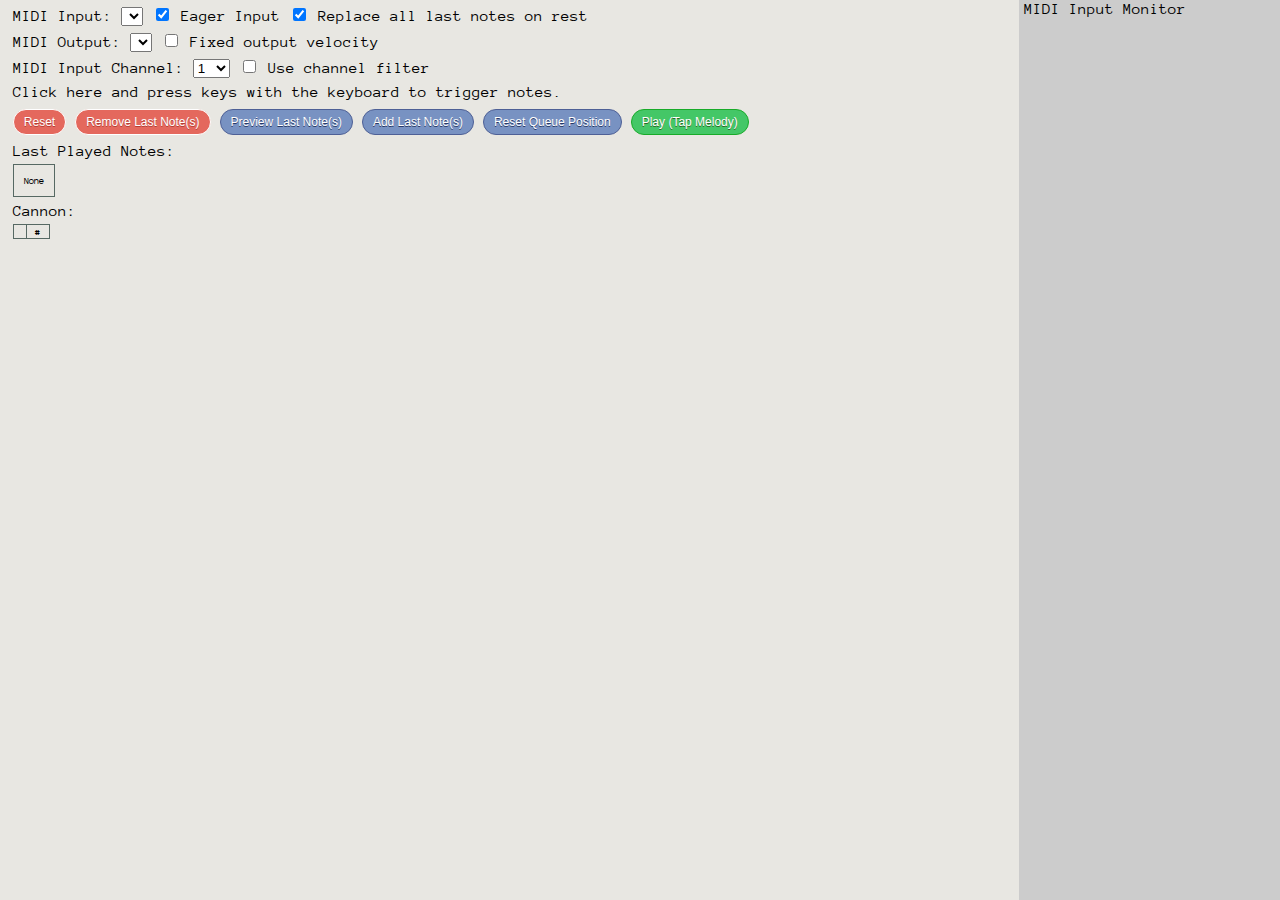
==== index.html @ 0adb9227 "#5 - Holding multiple notes works until the same note needs to be triggered again. Made trigger text" ====
<html>
<head>
<title>Note Cannon</title>
<link href="css/app.css" rel="stylesheet" />
<script src="js/jquery-2.1.4.min.js"></script>
<script src="js/underscore-min.js"></script>
<script src="js/keymaster.js"></script>
<script src="js/app.js"></script>
</head>
<body>

<div id="monitor">MIDI Input Monitor</div>

<div id="container">

<p>
	MIDI Input: <select id="selInputs"></select>
	<input type="checkbox" id="cbEagerInput" checked /> Eager Input
	<input type="checkbox" id="cbReplaceOnRest" checked /> Replace all last notes on rest
</p>
<p>
	MIDI Output: <select id="selOutputs"></select>
	<input type="checkbox" id="cbFixedVelocity" /> Fixed output velocity
</p>
<p>
	MIDI Input Channel: <select id="selInputChannel"></select>
	<!--  MIDI Output Channel: <select id="selOutputChannel"></select>  -->
	<input id="cbUseChannelFiltering" type="checkbox" /> Use channel filter
</p>
<p>
	<div id="triggerZone" tabindex="0">Click here and press keys with the keyboard to trigger notes.</div>
</p>

<div id="actions">
	<button id="btnClear" class="btn-red">Reset</button>
	<button id="btnUndo" class="btn-red">Remove Last Note(s)</button>
	<button id="btnPreview">Preview Last Note(s)</button>
	<button id="btnAddLast">Add Last Note(s)</button>
	<button id="btnReset">Reset Queue Position</button>
	<button id="btnPlay" class="btn-green">Play (Tap Melody)</button>
</div>

<p>Last Played Notes:</p>
<table id="lastQueue"><tr><td>None</td></tr></table>

<p>Cannon:</p>

<div id="box">
	<table id="queue">
		<thead>
			<th style="width: 10px" class="header"><!-- maybe put clear button here instead? --></th>
			<th style="width: 20px" class="header">#</th>
		</thead>
		<tbody>
		</tbody>
	</table>
</div>

</div>

</body>
</html>
---- css/app.css ----
@import url(https://fonts.googleapis.com/css?family=Anonymous+Pro);

html, body {
	height: 100%;
	margin: 0;
	padding: 0;
}

body {
	background: #E8E7E2;
	font-family: 'Anonymous Pro';
}

p {
    margin-top: 5px;
    margin-bottom: 5px;
}

#container {
	position: absolute;
	top: 0;
	left: 0;
	width: 78%;
	padding-left: 1%;
}

/* MIDI Monitor */
#monitor {
	position: absolute;
	top: 0;
	right: 0;
	width: 20%;
	height: 100%;
	background: #ccc;
	padding-left: 5px;
	overflow: scroll;
}

.note-off {
	color: red;
}

.note-on {
	color: green;
}

.btn-green {
	background-color:#44c767;
	border-color:#18ab29;
	color:#ffffff;
	text-shadow:0px 1px 0px #2f6627;
}
.btn-green:hover {
	background-color:#5cbf2a;
}

.btn-red {
	background-color:#e4685d;
	border-color:#ffffff;
	text-shadow:0px 1px 0px #b23e35;
}
.btn-red:hover {
	background-color:#b8544b;
}
.btn-red:active {
	position:relative;
	top:1px;
}

button:focus {
	outline:0;
}
button {
	background-color:#7892c2;
	-moz-border-radius:28px;
	-webkit-border-radius:28px;
	border-radius:28px;
	border:1px solid #4e6096;
	display:inline-block;
	cursor:pointer;
	color:#ffffff;
	font-family:Arial;
	font-size:12px;
	padding:5px 10px;
	text-decoration:none;
	text-shadow:0px 1px 0px #283966;
}
button:hover {
	background-color:#476e9e;
}
button:active {
	position:relative;
	top:1px;
}

#actions {
    line-height: 32px;
}

#txtTrigger {
	width: 100%;
}

/* Cannon */
#box {
	max-height: 400px;
	overflow: scroll;
}

table {
	font-size: 10px;
	border: 1px solid #566963;
	border-collapse: collapse;
}

tr, td, th {
	border: 1px solid #566963;
}

td {
	text-align: center;
}

tr.active {
	background: #566963;
	color: white;
}

#lastQueue {
	height: 30px;
}

#lastQueue td {
	padding: 10px;
}
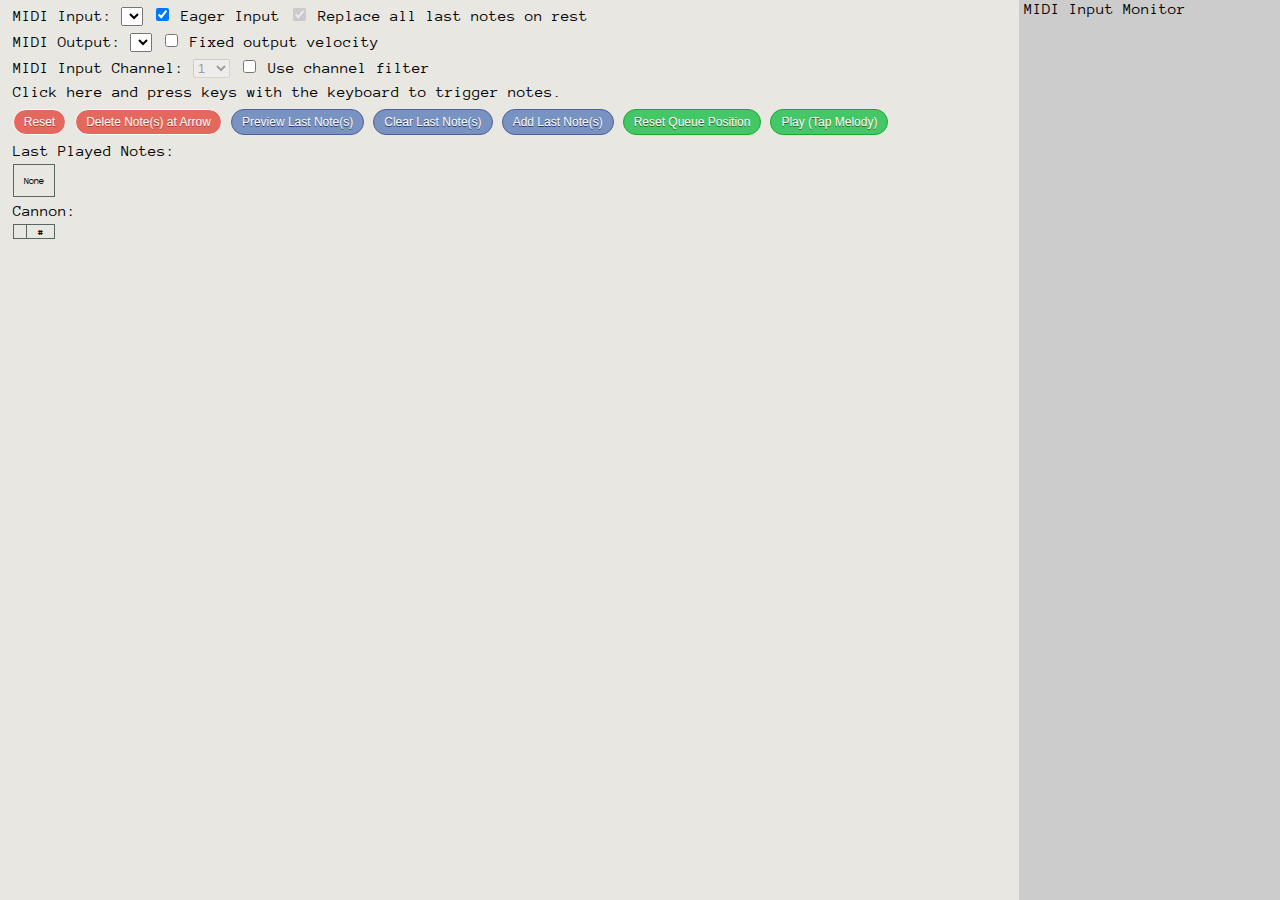
==== commit a53b1ce0: "#10 - UI cleanup in preparation for GH pages first release:" ====
--- a/index.html
+++ b/index.html
@@ -16,15 +16,15 @@
 <p>
 	MIDI Input: <select id="selInputs"></select>
 	<input type="checkbox" id="cbEagerInput" checked /> Eager Input
-	<input type="checkbox" id="cbReplaceOnRest" checked /> Replace all last notes on rest
+	<input type="checkbox" id="cbReplaceOnRest" checked disabled /> Replace all last notes on rest
 </p>
 <p>
 	MIDI Output: <select id="selOutputs"></select>
 	<input type="checkbox" id="cbFixedVelocity" /> Fixed output velocity
 </p>
 <p>
-	MIDI Input Channel: <select id="selInputChannel"></select>
-	<!--  MIDI Output Channel: <select id="selOutputChannel"></select>  -->
+	MIDI Input Channel: <select id="selInputChannel" disabled=""></select>
+	<!--  MIDI Output Channel: <select id="selOutputChannel" disabled></select>  -->
 	<input id="cbUseChannelFiltering" type="checkbox" /> Use channel filter
 </p>
 <p>
@@ -33,10 +33,11 @@
 
 <div id="actions">
 	<button id="btnClear" class="btn-red">Reset</button>
-	<button id="btnUndo" class="btn-red">Remove Last Note(s)</button>
+	<button id="btnUndo" class="btn-red">Delete Note(s) at Arrow</button>
 	<button id="btnPreview">Preview Last Note(s)</button>
+	<button id="btnClearLast">Clear Last Note(s)</button>
 	<button id="btnAddLast">Add Last Note(s)</button>
-	<button id="btnReset">Reset Queue Position</button>
+	<button id="btnReset" class="btn-green">Reset Queue Position</button>
 	<button id="btnPlay" class="btn-green">Play (Tap Melody)</button>
 </div>
 
@@ -49,7 +50,7 @@
 	<table id="queue">
 		<thead>
 			<th style="width: 10px" class="header"><!-- maybe put clear button here instead? --></th>
-			<th style="width: 20px" class="header">#</th>
+			<th style="width: 25px" class="header position" data-position="-1">#</th>
 		</thead>
 		<tbody>
 		</tbody>
--- a/css/app.css
+++ b/css/app.css
@@ -45,11 +45,12 @@
 	color: green;
 }
 
-.btn-green {
+.btn-green, #triggerZone:active, #triggerZone:focus {
 	background-color:#44c767;
 	border-color:#18ab29;
 	color:#ffffff;
 	text-shadow:0px 1px 0px #2f6627;
+	outline: 0;
 }
 .btn-green:hover {
 	background-color:#5cbf2a;
@@ -98,7 +99,7 @@
     line-height: 32px;
 }
 
-#txtTrigger {
+#triggerZone {
 	width: 100%;
 }
 
@@ -133,4 +134,8 @@
 
 #lastQueue td {
 	padding: 10px;
+}
+
+.remove-sequence, .position {
+	cursor: pointer;
 }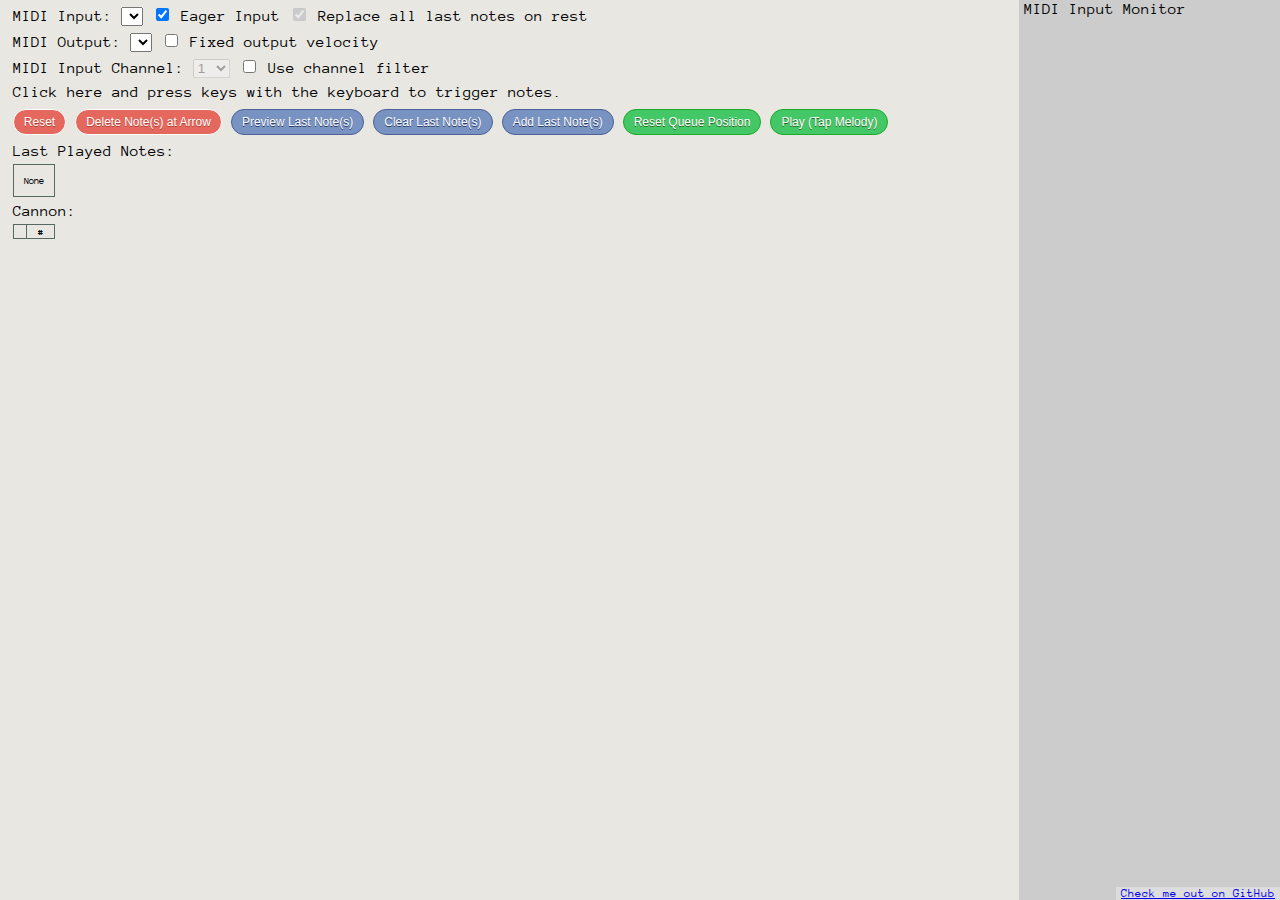
==== commit 3b11763f: "#10 - Added Apache license and boilerplate, reformatted HTML" ====
--- a/index.html
+++ b/index.html
@@ -1,11 +1,27 @@
+<!doctype html>
+<!--
+  Copyright 2015 Zach Hall
+  
+  Licensed under the Apache License, Version 2.0 (the "License");
+  you may not use this file except in compliance with the License.
+  You may obtain a copy of the License at
+  
+     http://www.apache.org/licenses/LICENSE-2.0
+  
+  Unless required by applicable law or agreed to in writing, software
+  distributed under the License is distributed on an "AS IS" BASIS,
+  WITHOUT WARRANTIES OR CONDITIONS OF ANY KIND, either express or implied.
+  See the License for the specific language governing permissions and
+  limitations under the License.
+-->
 <html>
 <head>
-<title>Note Cannon</title>
-<link href="css/app.css" rel="stylesheet" />
-<script src="js/jquery-2.1.4.min.js"></script>
-<script src="js/underscore-min.js"></script>
-<script src="js/keymaster.js"></script>
-<script src="js/app.js"></script>
+	<title>Note Cannon</title>
+	<link href="css/app.css" rel="stylesheet" />
+	<script src="js/jquery-2.1.4.min.js"></script>
+	<script src="js/underscore-min.js"></script>
+	<script src="js/keymaster.js"></script>
+	<script src="js/app.js"></script>
 </head>
 <body>
 
@@ -13,51 +29,53 @@
 
 <div id="container">
 
-<p>
-	MIDI Input: <select id="selInputs"></select>
-	<input type="checkbox" id="cbEagerInput" checked /> Eager Input
-	<input type="checkbox" id="cbReplaceOnRest" checked disabled /> Replace all last notes on rest
-</p>
-<p>
-	MIDI Output: <select id="selOutputs"></select>
-	<input type="checkbox" id="cbFixedVelocity" /> Fixed output velocity
-</p>
-<p>
-	MIDI Input Channel: <select id="selInputChannel" disabled=""></select>
-	<!--  MIDI Output Channel: <select id="selOutputChannel" disabled></select>  -->
-	<input id="cbUseChannelFiltering" type="checkbox" /> Use channel filter
-</p>
-<p>
-	<div id="triggerZone" tabindex="0">Click here and press keys with the keyboard to trigger notes.</div>
-</p>
+	<p>
+		MIDI Input: <select id="selInputs"></select>
+		<input type="checkbox" id="cbEagerInput" checked /> Eager Input
+		<input type="checkbox" id="cbReplaceOnRest" checked disabled /> Replace all last notes on rest
+	</p>
+	<p>
+		MIDI Output: <select id="selOutputs"></select>
+		<input type="checkbox" id="cbFixedVelocity" /> Fixed output velocity
+	</p>
+	<p>
+		MIDI Input Channel: <select id="selInputChannel" disabled=""></select>
+		<!--  MIDI Output Channel: <select id="selOutputChannel" disabled></select>  -->
+		<input id="cbUseChannelFiltering" type="checkbox" /> Use channel filter
+	</p>
+	<p>
+		<div id="triggerZone" tabindex="0">Click here and press keys with the keyboard to trigger notes.</div>
+	</p>
 
-<div id="actions">
-	<button id="btnClear" class="btn-red">Reset</button>
-	<button id="btnUndo" class="btn-red">Delete Note(s) at Arrow</button>
-	<button id="btnPreview">Preview Last Note(s)</button>
-	<button id="btnClearLast">Clear Last Note(s)</button>
-	<button id="btnAddLast">Add Last Note(s)</button>
-	<button id="btnReset" class="btn-green">Reset Queue Position</button>
-	<button id="btnPlay" class="btn-green">Play (Tap Melody)</button>
-</div>
+	<div id="actions">
+		<button id="btnClear" class="btn-red">Reset</button>
+		<button id="btnUndo" class="btn-red">Delete Note(s) at Arrow</button>
+		<button id="btnPreview">Preview Last Note(s)</button>
+		<button id="btnClearLast">Clear Last Note(s)</button>
+		<button id="btnAddLast">Add Last Note(s)</button>
+		<button id="btnReset" class="btn-green">Reset Queue Position</button>
+		<button id="btnPlay" class="btn-green">Play (Tap Melody)</button>
+	</div>
 
-<p>Last Played Notes:</p>
-<table id="lastQueue"><tr><td>None</td></tr></table>
+	<p>Last Played Notes:</p>
+	<table id="lastQueue"><tr><td>None</td></tr></table>
 
-<p>Cannon:</p>
+	<p>Cannon:</p>
 
-<div id="box">
-	<table id="queue">
-		<thead>
-			<th style="width: 10px" class="header"><!-- maybe put clear button here instead? --></th>
-			<th style="width: 25px" class="header position" data-position="-1">#</th>
-		</thead>
-		<tbody>
-		</tbody>
-	</table>
-</div>
+	<div id="box">
+		<table id="queue">
+			<thead>
+				<th style="width: 10px" class="header"><!-- maybe put clear button here instead? --></th>
+				<th style="width: 25px" class="header position" data-position="-1">#</th>
+			</thead>
+			<tbody>
+			</tbody>
+		</table>
+	</div>
 
 </div>
 
+<div id="github"><a href="https://github.com/zshall/NoteCannon">Check me out on GitHub</a></div>
+
 </body>
 </html>--- a/css/app.css
+++ b/css/app.css
@@ -1,3 +1,18 @@
+/**
+ *  Copyright 2015 Zach Hall
+ *
+ *  Licensed under the Apache License, Version 2.0 (the "License");
+ *  you may not use this file except in compliance with the License.
+ *  You may obtain a copy of the License at
+ *
+ *     http://www.apache.org/licenses/LICENSE-2.0
+ *
+ *  Unless required by applicable law or agreed to in writing, software
+ *  distributed under the License is distributed on an "AS IS" BASIS,
+ *  WITHOUT WARRANTIES OR CONDITIONS OF ANY KIND, either express or implied.
+ *  See the License for the specific language governing permissions and
+ *  limitations under the License.
+ **/
 
 @import url(https://fonts.googleapis.com/css?family=Anonymous+Pro);
 
@@ -23,6 +38,16 @@
 	left: 0;
 	width: 78%;
 	padding-left: 1%;
+}
+
+#github {
+	position: absolute;
+	bottom: 0;
+	right: 0;
+	background: #ddd;
+	font-size: 12px;
+	padding-left: 5px;
+	padding-right: 5px;
 }
 
 /* MIDI Monitor */
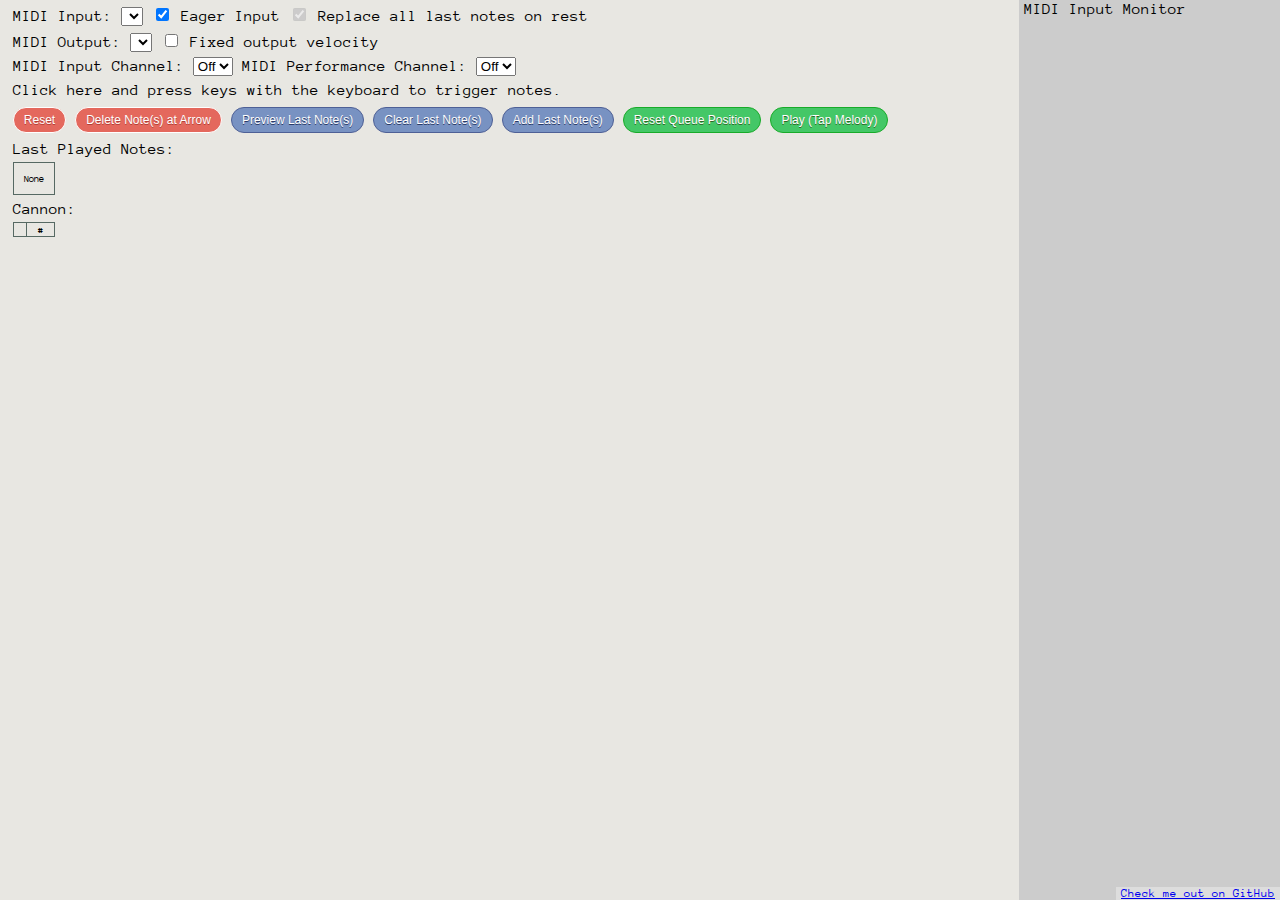
==== commit f844ad42: "Merge pull request #22 from zshall/19-performance-midi-channel" ====
--- a/index.html
+++ b/index.html
@@ -39,9 +39,8 @@
 		<input type="checkbox" id="cbFixedVelocity" /> Fixed output velocity
 	</p>
 	<p>
-		MIDI Input Channel: <select id="selInputChannel" disabled=""></select>
-		<!--  MIDI Output Channel: <select id="selOutputChannel" disabled></select>  -->
-		<input id="cbUseChannelFiltering" type="checkbox" /> Use channel filter
+		MIDI Input Channel: <select id="selInputChannel"></select>
+		 MIDI Performance Channel: <select id="selPerformanceChannel"></select> 
 	</p>
 	<p>
 		<div id="triggerZone" tabindex="0">Click here and press keys with the keyboard to trigger notes.</div>
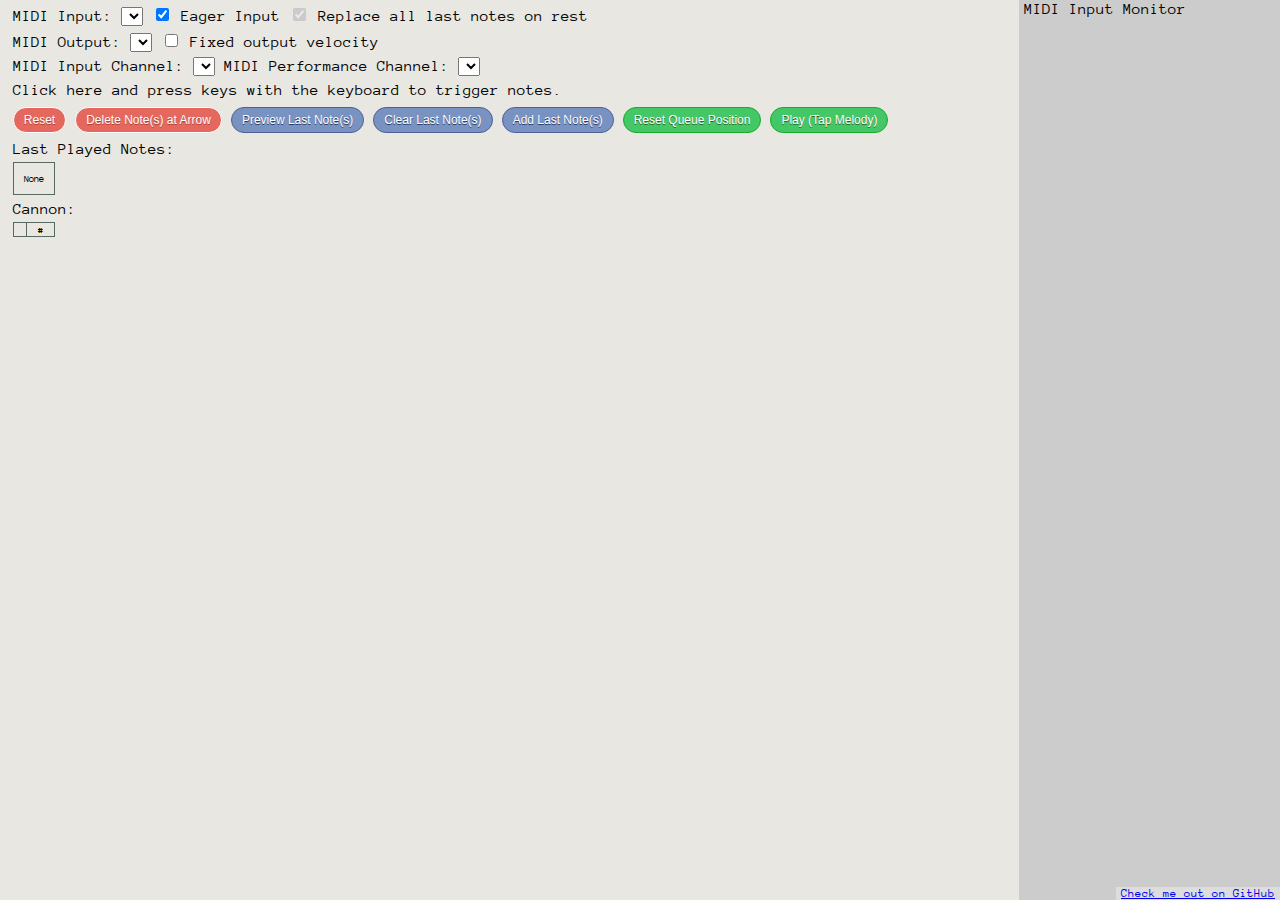
==== commit 328172c5: "Added Web MIDI polyfill" ====
--- a/index.html
+++ b/index.html
@@ -18,9 +18,10 @@
 <head>
 	<title>Note Cannon</title>
 	<link href="css/app.css" rel="stylesheet" />
-	<script src="js/jquery-2.1.4.min.js"></script>
-	<script src="js/underscore-min.js"></script>
-	<script src="js/keymaster.js"></script>
+	<script src="lib/jquery-2.1.4.min.js"></script>
+	<script src="lib/underscore-min.js"></script>
+	<script src="lib/keymaster.js"></script>
+	<script src="lib/WebMIDIAPI.min.js"></script>
 	<script src="js/app.js"></script>
 </head>
 <body>
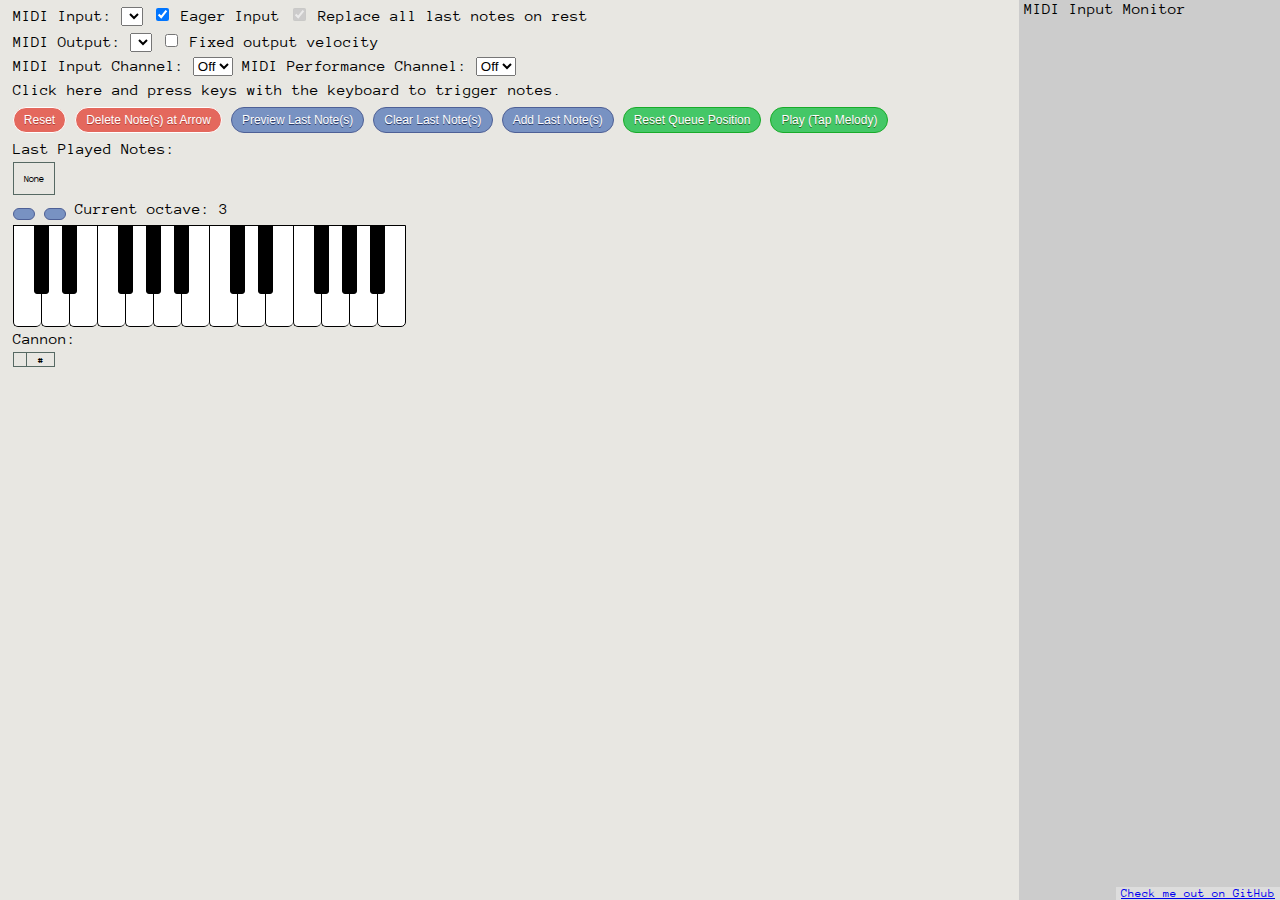
==== commit 94751737: "#14 - added Virtual MIDI input" ====
--- a/index.html
+++ b/index.html
@@ -18,10 +18,10 @@
 <head>
 	<title>Note Cannon</title>
 	<link href="css/app.css" rel="stylesheet" />
-	<script src="lib/jquery-2.1.4.min.js"></script>
-	<script src="lib/underscore-min.js"></script>
-	<script src="lib/keymaster.js"></script>
-	<script src="lib/WebMIDIAPI.min.js"></script>
+	<script src="js/jquery-2.1.4.min.js"></script>
+	<script src="js/underscore-min.js"></script>
+	<script src="js/keymaster.js"></script>
+	<script src="lib/qwerty-hancock.min.js"></script>
 	<script src="js/app.js"></script>
 </head>
 <body>
@@ -60,6 +60,15 @@
 	<p>Last Played Notes:</p>
 	<table id="lastQueue"><tr><td>None</td></tr></table>
 
+	<div id="virtualInput">
+		<p>
+			<button id="btnOctaveDown" class="tooltip" title="Octave Down"><i class="fa fa-arrow-left"></i></button>
+			<button id="btnOctaveUp" class="tooltip" title="Octave Up"><i class="fa fa-arrow-right"></i></button>
+			Current octave: <span id="octave">3</span>
+		</p>
+		<div id="keyboard"></div>
+	</div>
+
 	<p>Cannon:</p>
 
 	<div id="box">
--- a/css/app.css
+++ b/css/app.css
@@ -79,6 +79,9 @@
 }
 .btn-green:hover {
 	background-color:#5cbf2a;
+}
+button img {
+	box-shadow: 0px 1px 1px #2f6627;
 }
 
 .btn-red {
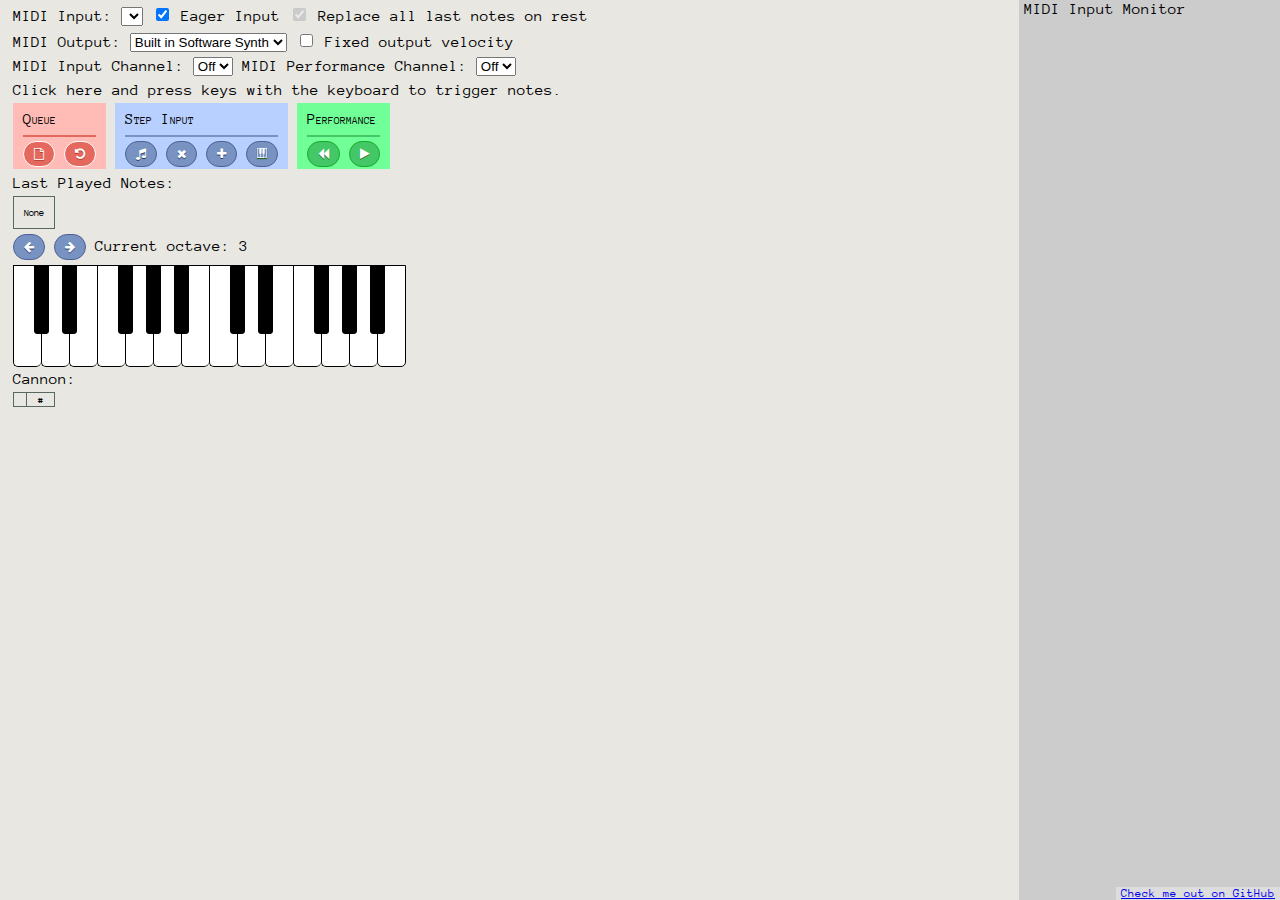
==== commit d8164825: "#12 - added new JS file links and CSS links" ====
--- a/index.html
+++ b/index.html
@@ -17,11 +17,19 @@
 <html>
 <head>
 	<title>Note Cannon</title>
+	<link href="lib/font-awesome/css/font-awesome.min.css" rel="stylesheet" />
+	<link href="lib/tooltipster/css/tooltipster.css" rel="stylesheet" />
 	<link href="css/app.css" rel="stylesheet" />
 	<script src="js/jquery-2.1.4.min.js"></script>
 	<script src="js/underscore-min.js"></script>
 	<script src="js/keymaster.js"></script>
+	<script src="lib/jquery-2.1.4.min.js"></script>
+	<script src="lib/underscore-min.js"></script>
+	<script src="lib/keymaster.js"></script>
+	<script src="lib/WebMIDIAPI.min.js"></script>
+	<script src="lib/MIDIUtils.js"></script>
 	<script src="lib/qwerty-hancock.min.js"></script>
+	<script src="lib/tooltipster/js/jquery.tooltipster.min.js"></script>
 	<script src="js/app.js"></script>
 </head>
 <body>
@@ -36,7 +44,9 @@
 		<input type="checkbox" id="cbReplaceOnRest" checked disabled /> Replace all last notes on rest
 	</p>
 	<p>
-		MIDI Output: <select id="selOutputs"></select>
+		MIDI Output: <select id="selOutputs">
+			<option value="BuiltInSws">Built in Software Synth</option>
+		</select>
 		<input type="checkbox" id="cbFixedVelocity" /> Fixed output velocity
 	</p>
 	<p>
@@ -48,13 +58,30 @@
 	</p>
 
 	<div id="actions">
-		<button id="btnClear" class="btn-red">Reset</button>
-		<button id="btnUndo" class="btn-red">Delete Note(s) at Arrow</button>
-		<button id="btnPreview">Preview Last Note(s)</button>
-		<button id="btnClearLast">Clear Last Note(s)</button>
-		<button id="btnAddLast">Add Last Note(s)</button>
-		<button id="btnReset" class="btn-green">Reset Queue Position</button>
-		<button id="btnPlay" class="btn-green">Play (Tap Melody)</button>
+		<div class="group group-red">
+			<div class="group-header">Queue</div>
+			<div class="group-content">
+				<button id="btnClear" class="btn-red tooltip" title="Reset"><i class="fa fa-file-o"></i></button>
+				<button id="btnUndo" class="btn-red tooltip" title="Delete Note(s) at Arrow"><i class="fa fa-undo"></i></button>
+			</div>
+		</div>
+		<div class="group group-blue">
+			<div class="group-header">Step Input</div>
+			<div class="group-content">
+				<button id="btnPreview" class="tooltip" title="Preview Last Note(s)"><i class="fa fa-music"></i></button>
+				<button id="btnClearLast" class="tooltip" title="Clear Last Note(s)"><i class="fa fa-times"></i></button>
+				<button id="btnAddLast" class="tooltip" title="Add Last Note(s)"><i class="fa fa-plus"></i></button>
+				<button id="btnShowKeyboard" class="tooltip" title="Show / Hide Virtual MIDI Keyboard"><img src="img/piano-01.svg" width="10px" height="10px"></button>
+
+			</div>
+		</div>
+		<div class="group group-green">
+			<div class="group-header">Performance</div>
+			<div class="group-content">
+				<button id="btnReset" class="btn-green tooltip" title="Reset Queue Position"><i class="fa fa-backward"></i></button>
+				<button id="btnPlay" class="btn-green tooltip" title="Play (Tap Melody)"><i class="fa fa-play"></i></button>
+			</div>
+		</div>
 	</div>
 
 	<p>Last Played Notes:</p>
--- a/lib/tooltipster/css/tooltipster.css
+++ b/lib/tooltipster/css/tooltipster.css
@@ -0,0 +1,274 @@
+/* This is the default Tooltipster theme (feel free to modify or duplicate and create multiple themes!): */
+.tooltipster-default {
+	border-radius: 5px; 
+	border: 2px solid #000;
+	background: #4c4c4c;
+	color: #fff;
+}
+
+/* Use this next selector to style things like font-size and line-height: */
+.tooltipster-default .tooltipster-content {
+	font-family: Arial, sans-serif;
+	font-size: 14px;
+	line-height: 16px;
+	padding: 8px 10px;
+	overflow: hidden;
+}
+
+/* This next selector defines the color of the border on the outside of the arrow. This will automatically match the color and size of the border set on the main tooltip styles. Set display: none; if you would like a border around the tooltip but no border around the arrow */
+.tooltipster-default .tooltipster-arrow .tooltipster-arrow-border {
+	/* border-color: ... !important; */
+}
+
+
+/* If you're using the icon option, use this next selector to style them */
+.tooltipster-icon {
+	cursor: help;
+	margin-left: 4px;
+}
+
+
+
+
+
+
+
+
+/* This is the base styling required to make all Tooltipsters work */
+.tooltipster-base {
+	padding: 0;
+	font-size: 0;
+	line-height: 0;
+	position: absolute;
+	left: 0;
+	top: 0;
+	z-index: 9999999;
+	pointer-events: none;
+	width: auto;
+	overflow: visible;
+}
+.tooltipster-base .tooltipster-content {
+	overflow: hidden;
+}
+
+
+/* These next classes handle the styles for the little arrow attached to the tooltip. By default, the arrow will inherit the same colors and border as what is set on the main tooltip itself. */
+.tooltipster-arrow {
+	display: block;
+	text-align: center;
+	width: 100%;
+	height: 100%;
+	position: absolute;
+	top: 0;
+	left: 0;
+	z-index: -1;
+}
+.tooltipster-arrow span, .tooltipster-arrow-border {
+	display: block;
+	width: 0; 
+	height: 0;
+	position: absolute;
+}
+.tooltipster-arrow-top span, .tooltipster-arrow-top-right span, .tooltipster-arrow-top-left span {
+	border-left: 8px solid transparent !important;
+	border-right: 8px solid transparent !important;
+	border-top: 8px solid;
+	bottom: -7px;
+}
+.tooltipster-arrow-top .tooltipster-arrow-border, .tooltipster-arrow-top-right .tooltipster-arrow-border, .tooltipster-arrow-top-left .tooltipster-arrow-border {
+	border-left: 9px solid transparent !important;
+	border-right: 9px solid transparent !important;
+	border-top: 9px solid;
+	bottom: -7px;
+}
+
+.tooltipster-arrow-bottom span, .tooltipster-arrow-bottom-right span, .tooltipster-arrow-bottom-left span {
+	border-left: 8px solid transparent !important;
+	border-right: 8px solid transparent !important;
+	border-bottom: 8px solid;
+	top: -7px;
+}
+.tooltipster-arrow-bottom .tooltipster-arrow-border, .tooltipster-arrow-bottom-right .tooltipster-arrow-border, .tooltipster-arrow-bottom-left .tooltipster-arrow-border {
+	border-left: 9px solid transparent !important;
+	border-right: 9px solid transparent !important;
+	border-bottom: 9px solid;
+	top: -7px;
+}
+.tooltipster-arrow-top span, .tooltipster-arrow-top .tooltipster-arrow-border, .tooltipster-arrow-bottom span, .tooltipster-arrow-bottom .tooltipster-arrow-border {
+	left: 0;
+	right: 0;
+	margin: 0 auto;
+}
+.tooltipster-arrow-top-left span, .tooltipster-arrow-bottom-left span {
+	left: 6px;
+}
+.tooltipster-arrow-top-left .tooltipster-arrow-border, .tooltipster-arrow-bottom-left .tooltipster-arrow-border {
+	left: 5px;
+}
+.tooltipster-arrow-top-right span,  .tooltipster-arrow-bottom-right span {
+	right: 6px;
+}
+.tooltipster-arrow-top-right .tooltipster-arrow-border, .tooltipster-arrow-bottom-right .tooltipster-arrow-border {
+	right: 5px;
+}
+.tooltipster-arrow-left span, .tooltipster-arrow-left .tooltipster-arrow-border {
+	border-top: 8px solid transparent !important;
+	border-bottom: 8px solid transparent !important; 
+	border-left: 8px solid;
+	top: 50%;
+	margin-top: -7px;
+	right: -7px;
+}
+.tooltipster-arrow-left .tooltipster-arrow-border {
+	border-top: 9px solid transparent !important;
+	border-bottom: 9px solid transparent !important; 
+	border-left: 9px solid;
+	margin-top: -8px;
+}
+.tooltipster-arrow-right span, .tooltipster-arrow-right .tooltipster-arrow-border {
+	border-top: 8px solid transparent !important;
+	border-bottom: 8px solid transparent !important; 
+	border-right: 8px solid;
+	top: 50%;
+	margin-top: -7px;
+	left: -7px;
+}
+.tooltipster-arrow-right .tooltipster-arrow-border {
+	border-top: 9px solid transparent !important;
+	border-bottom: 9px solid transparent !important; 
+	border-right: 9px solid;
+	margin-top: -8px;
+}
+
+
+/* Some CSS magic for the awesome animations - feel free to make your own custom animations and reference it in your Tooltipster settings! */
+
+.tooltipster-fade {
+	opacity: 0;
+	-webkit-transition-property: opacity;
+	-moz-transition-property: opacity;
+	-o-transition-property: opacity;
+	-ms-transition-property: opacity;
+	transition-property: opacity;
+}
+.tooltipster-fade-show {
+	opacity: 1;
+}
+
+.tooltipster-grow {
+	-webkit-transform: scale(0,0);
+	-moz-transform: scale(0,0);
+	-o-transform: scale(0,0);
+	-ms-transform: scale(0,0);
+	transform: scale(0,0);
+	-webkit-transition-property: -webkit-transform;
+	-moz-transition-property: -moz-transform;
+	-o-transition-property: -o-transform;
+	-ms-transition-property: -ms-transform;
+	transition-property: transform;
+	-webkit-backface-visibility: hidden;
+}
+.tooltipster-grow-show {
+	-webkit-transform: scale(1,1);
+	-moz-transform: scale(1,1);
+	-o-transform: scale(1,1);
+	-ms-transform: scale(1,1);
+	transform: scale(1,1);
+	-webkit-transition-timing-function: cubic-bezier(0.175, 0.885, 0.320, 1);
+	-webkit-transition-timing-function: cubic-bezier(0.175, 0.885, 0.320, 1.15); 
+	-moz-transition-timing-function: cubic-bezier(0.175, 0.885, 0.320, 1.15); 
+	-ms-transition-timing-function: cubic-bezier(0.175, 0.885, 0.320, 1.15); 
+	-o-transition-timing-function: cubic-bezier(0.175, 0.885, 0.320, 1.15); 
+	transition-timing-function: cubic-bezier(0.175, 0.885, 0.320, 1.15);
+}
+
+.tooltipster-swing {
+	opacity: 0;
+	-webkit-transform: rotateZ(4deg);
+	-moz-transform: rotateZ(4deg);
+	-o-transform: rotateZ(4deg);
+	-ms-transform: rotateZ(4deg);
+	transform: rotateZ(4deg);
+	-webkit-transition-property: -webkit-transform, opacity;
+	-moz-transition-property: -moz-transform;
+	-o-transition-property: -o-transform;
+	-ms-transition-property: -ms-transform;
+	transition-property: transform;
+}
+.tooltipster-swing-show {
+	opacity: 1;
+	-webkit-transform: rotateZ(0deg);
+	-moz-transform: rotateZ(0deg);
+	-o-transform: rotateZ(0deg);
+	-ms-transform: rotateZ(0deg);
+	transform: rotateZ(0deg);
+	-webkit-transition-timing-function: cubic-bezier(0.230, 0.635, 0.495, 1);
+	-webkit-transition-timing-function: cubic-bezier(0.230, 0.635, 0.495, 2.4); 
+	-moz-transition-timing-function: cubic-bezier(0.230, 0.635, 0.495, 2.4); 
+	-ms-transition-timing-function: cubic-bezier(0.230, 0.635, 0.495, 2.4); 
+	-o-transition-timing-function: cubic-bezier(0.230, 0.635, 0.495, 2.4); 
+	transition-timing-function: cubic-bezier(0.230, 0.635, 0.495, 2.4);
+}
+
+.tooltipster-fall {
+	top: 0;
+	-webkit-transition-property: top;
+	-moz-transition-property: top;
+	-o-transition-property: top;
+	-ms-transition-property: top;
+	transition-property: top;
+	-webkit-transition-timing-function: cubic-bezier(0.175, 0.885, 0.320, 1);
+	-webkit-transition-timing-function: cubic-bezier(0.175, 0.885, 0.320, 1.15); 
+	-moz-transition-timing-function: cubic-bezier(0.175, 0.885, 0.320, 1.15); 
+	-ms-transition-timing-function: cubic-bezier(0.175, 0.885, 0.320, 1.15); 
+	-o-transition-timing-function: cubic-bezier(0.175, 0.885, 0.320, 1.15); 
+	transition-timing-function: cubic-bezier(0.175, 0.885, 0.320, 1.15); 
+}
+.tooltipster-fall-show {
+}
+.tooltipster-fall.tooltipster-dying {
+	-webkit-transition-property: all;
+	-moz-transition-property: all;
+	-o-transition-property: all;
+	-ms-transition-property: all;
+	transition-property: all;
+	top: 0px !important;
+	opacity: 0;
+}
+
+.tooltipster-slide {
+	left: -40px;
+	-webkit-transition-property: left;
+	-moz-transition-property: left;
+	-o-transition-property: left;
+	-ms-transition-property: left;
+	transition-property: left;
+	-webkit-transition-timing-function: cubic-bezier(0.175, 0.885, 0.320, 1);
+	-webkit-transition-timing-function: cubic-bezier(0.175, 0.885, 0.320, 1.15); 
+	-moz-transition-timing-function: cubic-bezier(0.175, 0.885, 0.320, 1.15); 
+	-ms-transition-timing-function: cubic-bezier(0.175, 0.885, 0.320, 1.15); 
+	-o-transition-timing-function: cubic-bezier(0.175, 0.885, 0.320, 1.15); 
+	transition-timing-function: cubic-bezier(0.175, 0.885, 0.320, 1.15);
+}
+.tooltipster-slide.tooltipster-slide-show {
+}
+.tooltipster-slide.tooltipster-dying {
+	-webkit-transition-property: all;
+	-moz-transition-property: all;
+	-o-transition-property: all;
+	-ms-transition-property: all;
+	transition-property: all;
+	left: 0px !important;
+	opacity: 0;
+}
+
+
+/* CSS transition for when contenting is changing in a tooltip that is still open. The only properties that will NOT transition are: width, height, top, and left */
+.tooltipster-content-changing {
+	opacity: 0.5;
+	-webkit-transform: scale(1.1, 1.1);
+	-moz-transform: scale(1.1, 1.1);
+	-o-transform: scale(1.1, 1.1);
+	-ms-transform: scale(1.1, 1.1);
+	transform: scale(1.1, 1.1);
+}
--- a/css/app.css
+++ b/css/app.css
@@ -166,4 +166,40 @@
 
 .remove-sequence, .position {
 	cursor: pointer;
+}
+
+/* Groups */
+.group {
+	display: inline-block;
+	padding-left: 10px;
+	padding-right: 10px;
+}
+
+.group-header {
+	font-variant: small-caps;
+	border-bottom: 2px solid;
+}
+
+.group-red {
+	background: #ffbbb5;
+}
+
+.group-red .group-header {
+	border-color: #e4685d;
+}
+
+.group-green {
+	background: #71ff97;
+}
+
+.group-green .group-header {
+	border-color: #44c767;
+}
+
+.group-blue {
+	background: #b7d0ff;
+}
+
+.group-blue .group-header {
+	border-color: #7892c2;
 }